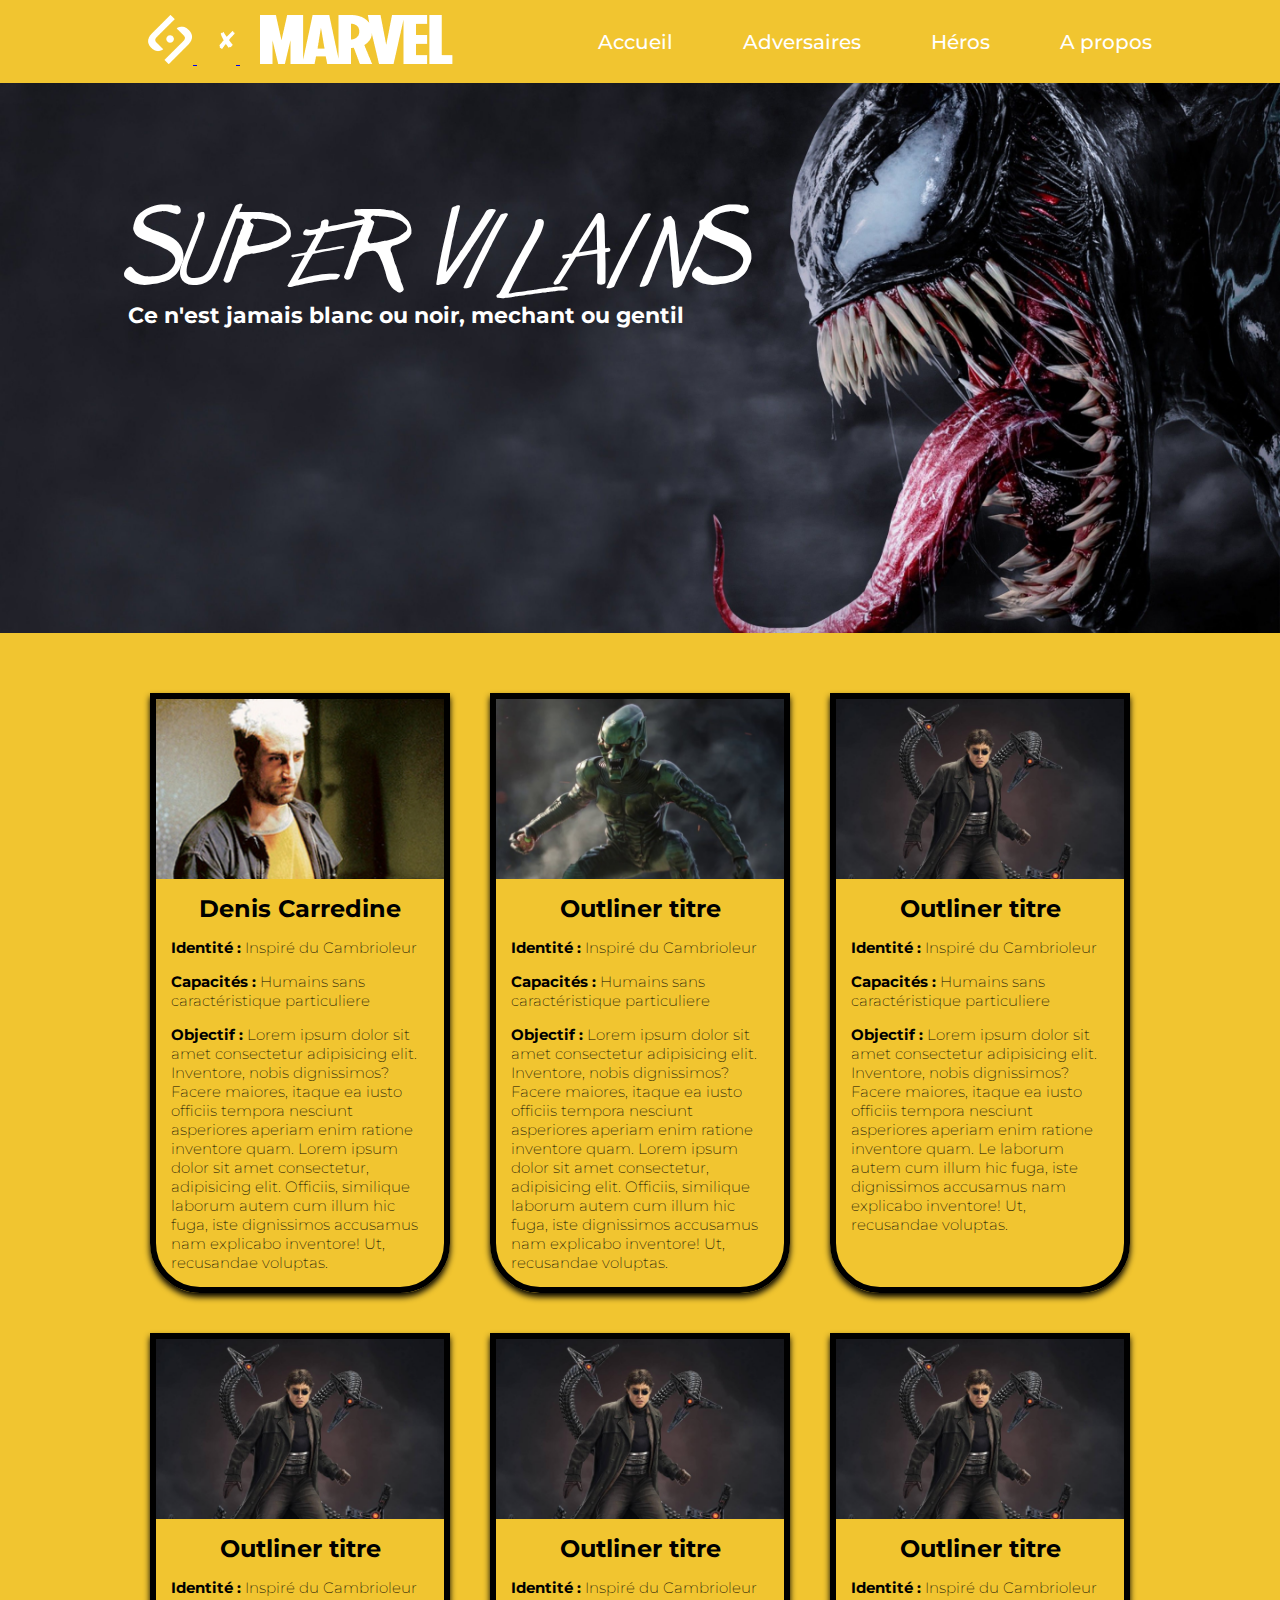
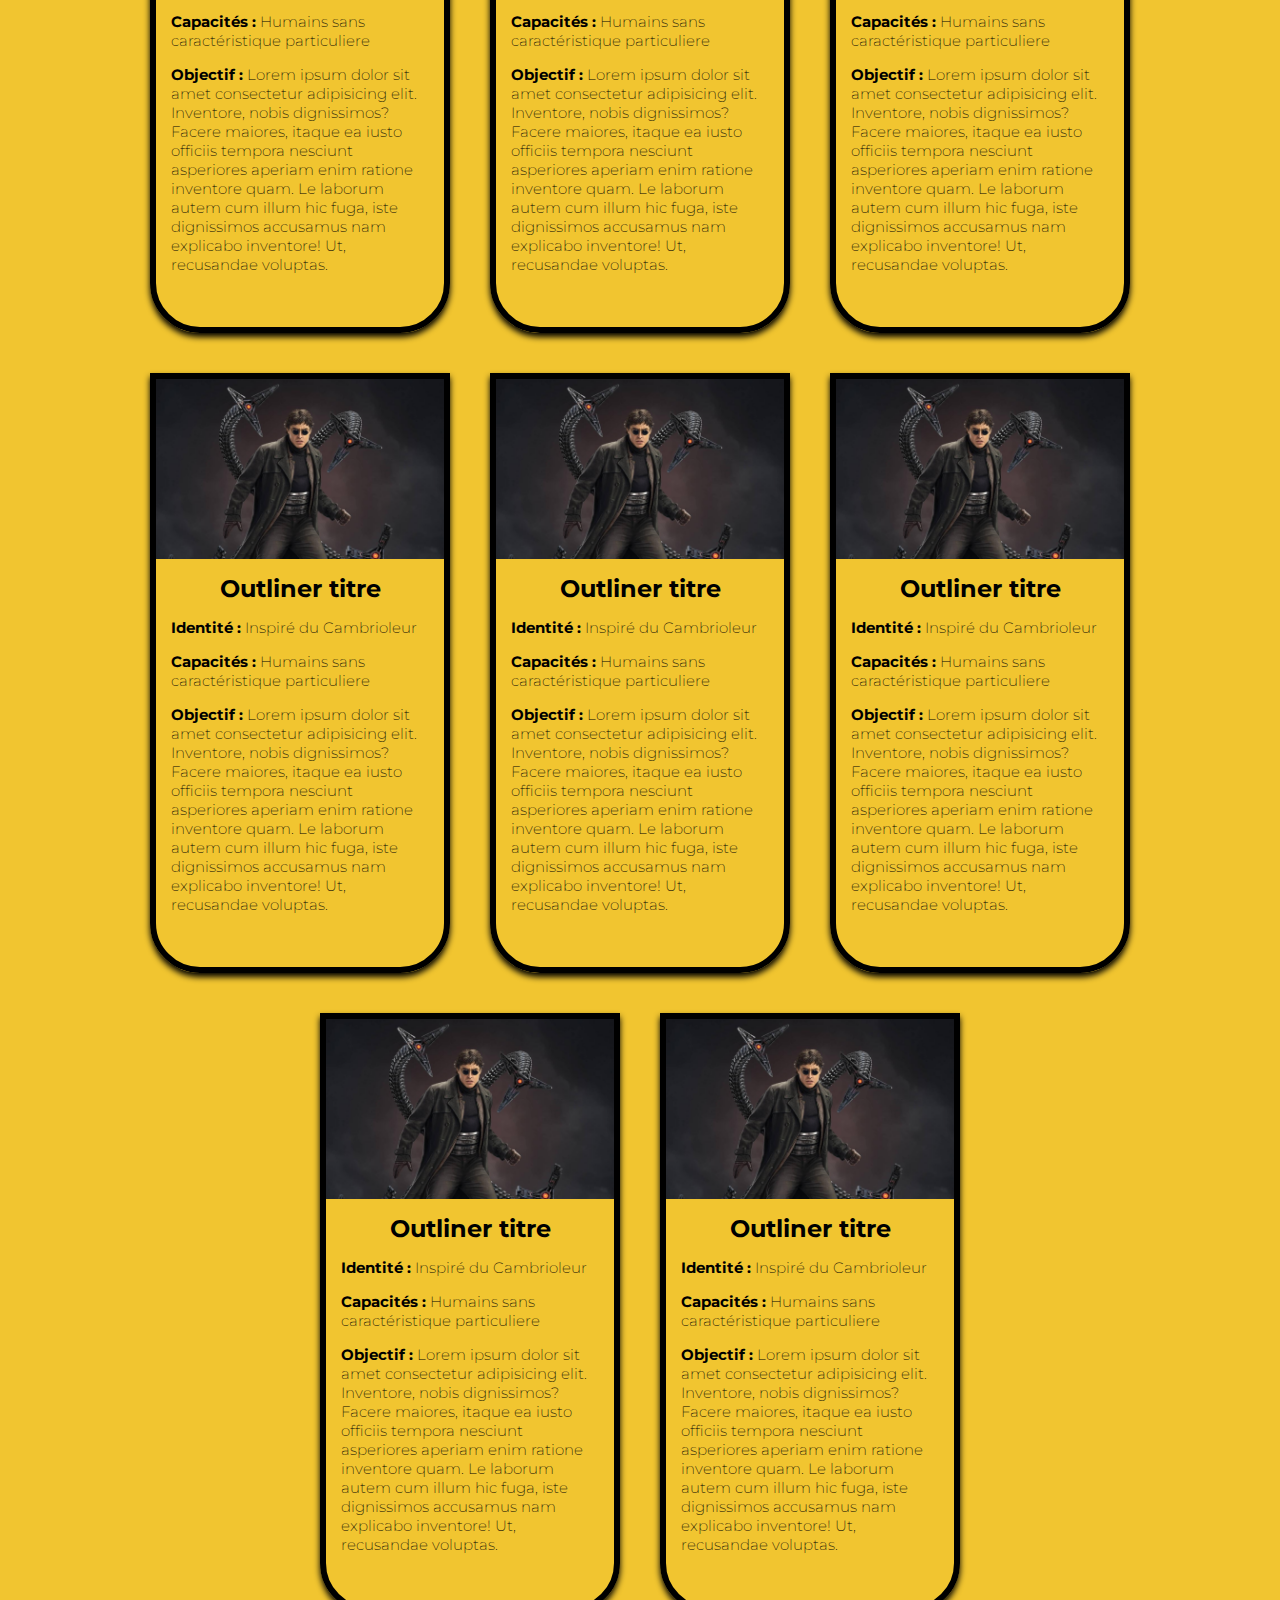
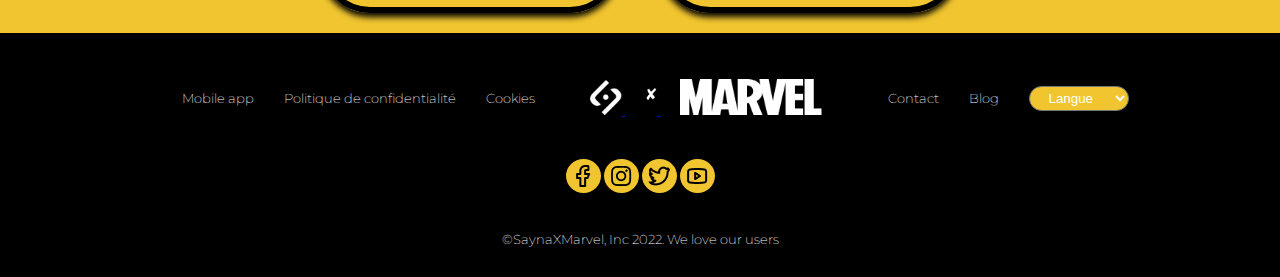
==== adversaires.html @ 42067f9f "Commit N°1" ====
<!DOCTYPE html>
<html lang="fr">

<head>
    <meta charset="UTF-8">
    <meta http-equiv="X-UA-Compatible" content="IE=edge">
    <meta name="viewport" content="width=device-width, initial-scale=1.0">
    <link rel="stylesheet" href="./assets/css/adversaires.css">
    <link rel="stylesheet" href="https://cdnjs.cloudflare.com/ajax/libs/font-awesome/6.1.1/css/all.min.css" integrity="sha512-KfkfwYDsLkIlwQp6LFnl8zNdLGxu9YAA1QvwINks4PhcElQSvqcyVLLD9aMhXd13uQjoXtEKNosOWaZqXgel0g==" crossorigin="anonymous" referrerpolicy="no-referrer"
    />
    <title>Spiderman - Adversaire</title>
</head>

<body>
    <header id="header-top">
        <nav>
            <div class="conteneur navigbar">
                <div class="brand">
                    <a href="bonus.html">
                        <img src="./assets/logo/logo1.png" alt="">
                        <img src="./assets/logo/logo2.png" alt="">
                        <img src="./assets/logo/logo3.png" alt="">
                    </a>
                </div>
                <div class="menu">
                    <ul>
                        <li><a href="index.html">Accueil</a></li>
                        <li><a href="adversaires.html">Adversaires</a></li>
                        <li><a href="heros.html">Héros</a></li>
                        <li><a href="apropos.html">A propos</a></li>
                    </ul>
                </div>
            </div>
        </nav>
    </header>
    <main>
        <section id="hero">
            <div class="conteneur">
                <nav>
                    <div class="brand-mobile">
                        <a href="index.html">
                            <img src="./assets/logo/logo1.png" width="15%" alt="">
                            <img src="./assets/logo/logo2.png" width="10%" alt="">
                            <img src="./assets/logo/logo3.png" width="60%" alt="">
                        </a>
                        <div><i class="fa-solid fa-ellipsis fa-2x"></i></div>
                    </div>
                </nav>
            </div>
            <div class="conteneur box">
                <h1 class="titre">SUPER VILAINS</h1>
                <p class="description">Ce n'est jamais blanc ou noir, mechant ou gentil</p>
            </div>
        </section>
        <section id="card-section">
            <div class="conteneur">
                <div class="card">
                    <div class="card-hero">
                        <div class="card-image card-image-1"></div>
                        <h2 class="card-title">Denis Carredine</h2>
                        <div class="card-content">
                            <p><span>Identité :</span> Inspiré du Cambrioleur</p>
                            <p><span>Capacités :</span> Humains sans caractéristique particuliere</p>
                            <p><span>Objectif :</span> Lorem ipsum dolor sit amet consectetur adipisicing elit. Inventore, nobis dignissimos? Facere maiores, itaque ea iusto officiis tempora nesciunt asperiores aperiam enim ratione inventore quam. Lorem
                                ipsum dolor sit amet consectetur, adipisicing elit. Officiis, similique laborum autem cum illum hic fuga, iste dignissimos accusamus nam explicabo inventore! Ut, recusandae voluptas.</p>
                        </div>
                    </div>
                    <div class="card-hero">
                        <div class="card-image card-image-2"></div>
                        <h2 class="card-title">Outliner titre</h2>
                        <div class="card-content">
                            <p><span>Identité :</span> Inspiré du Cambrioleur</p>
                            <p><span>Capacités :</span> Humains sans caractéristique particuliere</p>
                            <p><span>Objectif :</span> Lorem ipsum dolor sit amet consectetur adipisicing elit. Inventore, nobis dignissimos? Facere maiores, itaque ea iusto officiis tempora nesciunt asperiores aperiam enim ratione inventore quam. Lorem
                                ipsum dolor sit amet consectetur, adipisicing elit. Officiis, similique laborum autem cum illum hic fuga, iste dignissimos accusamus nam explicabo inventore! Ut, recusandae voluptas.</p>
                        </div>
                    </div>
                    <div class="card-hero">
                        <div class="card-image card-image-3"></div>
                        <h2 class="card-title">Outliner titre</h2>
                        <div class="card-content">
                            <p><span>Identité :</span> Inspiré du Cambrioleur</p>
                            <p><span>Capacités :</span> Humains sans caractéristique particuliere</p>
                            <p><span>Objectif :</span> Lorem ipsum dolor sit amet consectetur adipisicing elit. Inventore, nobis dignissimos? Facere maiores, itaque ea iusto officiis tempora nesciunt asperiores aperiam enim ratione inventore quam. Le laborum
                                autem cum illum hic fuga, iste dignissimos accusamus nam explicabo inventore! Ut, recusandae voluptas.</p>
                        </div>
                    </div>
                    <div class="card-hero">
                        <div class="card-image card-image-3"></div>
                        <h2 class="card-title">Outliner titre</h2>
                        <div class="card-content">
                            <p><span>Identité :</span> Inspiré du Cambrioleur</p>
                            <p><span>Capacités :</span> Humains sans caractéristique particuliere</p>
                            <p><span>Objectif :</span> Lorem ipsum dolor sit amet consectetur adipisicing elit. Inventore, nobis dignissimos? Facere maiores, itaque ea iusto officiis tempora nesciunt asperiores aperiam enim ratione inventore quam. Le laborum
                                autem cum illum hic fuga, iste dignissimos accusamus nam explicabo inventore! Ut, recusandae voluptas.</p>
                        </div>
                    </div>
                    <div class="card-hero">
                        <div class="card-image card-image-3"></div>
                        <h2 class="card-title">Outliner titre</h2>
                        <div class="card-content">
                            <p><span>Identité :</span> Inspiré du Cambrioleur</p>
                            <p><span>Capacités :</span> Humains sans caractéristique particuliere</p>
                            <p><span>Objectif :</span> Lorem ipsum dolor sit amet consectetur adipisicing elit. Inventore, nobis dignissimos? Facere maiores, itaque ea iusto officiis tempora nesciunt asperiores aperiam enim ratione inventore quam. Le laborum
                                autem cum illum hic fuga, iste dignissimos accusamus nam explicabo inventore! Ut, recusandae voluptas.</p>
                        </div>
                    </div>
                    <div class="card-hero">
                        <div class="card-image card-image-3"></div>
                        <h2 class="card-title">Outliner titre</h2>
                        <div class="card-content">
                            <p><span>Identité :</span> Inspiré du Cambrioleur</p>
                            <p><span>Capacités :</span> Humains sans caractéristique particuliere</p>
                            <p><span>Objectif :</span> Lorem ipsum dolor sit amet consectetur adipisicing elit. Inventore, nobis dignissimos? Facere maiores, itaque ea iusto officiis tempora nesciunt asperiores aperiam enim ratione inventore quam. Le laborum
                                autem cum illum hic fuga, iste dignissimos accusamus nam explicabo inventore! Ut, recusandae voluptas.</p>
                        </div>
                    </div>
                    <div class="card-hero">
                        <div class="card-image card-image-3"></div>
                        <h2 class="card-title">Outliner titre</h2>
                        <div class="card-content">
                            <p><span>Identité :</span> Inspiré du Cambrioleur</p>
                            <p><span>Capacités :</span> Humains sans caractéristique particuliere</p>
                            <p><span>Objectif :</span> Lorem ipsum dolor sit amet consectetur adipisicing elit. Inventore, nobis dignissimos? Facere maiores, itaque ea iusto officiis tempora nesciunt asperiores aperiam enim ratione inventore quam. Le laborum
                                autem cum illum hic fuga, iste dignissimos accusamus nam explicabo inventore! Ut, recusandae voluptas.</p>
                        </div>
                    </div>
                    <div class="card-hero">
                        <div class="card-image card-image-3"></div>
                        <h2 class="card-title">Outliner titre</h2>
                        <div class="card-content">
                            <p><span>Identité :</span> Inspiré du Cambrioleur</p>
                            <p><span>Capacités :</span> Humains sans caractéristique particuliere</p>
                            <p><span>Objectif :</span> Lorem ipsum dolor sit amet consectetur adipisicing elit. Inventore, nobis dignissimos? Facere maiores, itaque ea iusto officiis tempora nesciunt asperiores aperiam enim ratione inventore quam. Le laborum
                                autem cum illum hic fuga, iste dignissimos accusamus nam explicabo inventore! Ut, recusandae voluptas.</p>
                        </div>
                    </div>
                    <div class="card-hero">
                        <div class="card-image card-image-3"></div>
                        <h2 class="card-title">Outliner titre</h2>
                        <div class="card-content">
                            <p><span>Identité :</span> Inspiré du Cambrioleur</p>
                            <p><span>Capacités :</span> Humains sans caractéristique particuliere</p>
                            <p><span>Objectif :</span> Lorem ipsum dolor sit amet consectetur adipisicing elit. Inventore, nobis dignissimos? Facere maiores, itaque ea iusto officiis tempora nesciunt asperiores aperiam enim ratione inventore quam. Le laborum
                                autem cum illum hic fuga, iste dignissimos accusamus nam explicabo inventore! Ut, recusandae voluptas.</p>
                        </div>
                    </div>
                    <div class="card-hero">
                        <div class="card-image card-image-3"></div>
                        <h2 class="card-title">Outliner titre</h2>
                        <div class="card-content">
                            <p><span>Identité :</span> Inspiré du Cambrioleur</p>
                            <p><span>Capacités :</span> Humains sans caractéristique particuliere</p>
                            <p><span>Objectif :</span> Lorem ipsum dolor sit amet consectetur adipisicing elit. Inventore, nobis dignissimos? Facere maiores, itaque ea iusto officiis tempora nesciunt asperiores aperiam enim ratione inventore quam. Le laborum
                                autem cum illum hic fuga, iste dignissimos accusamus nam explicabo inventore! Ut, recusandae voluptas.</p>
                        </div>
                    </div>
                    <div class="card-hero">
                        <div class="card-image card-image-3"></div>
                        <h2 class="card-title">Outliner titre</h2>
                        <div class="card-content">
                            <p><span>Identité :</span> Inspiré du Cambrioleur</p>
                            <p><span>Capacités :</span> Humains sans caractéristique particuliere</p>
                            <p><span>Objectif :</span> Lorem ipsum dolor sit amet consectetur adipisicing elit. Inventore, nobis dignissimos? Facere maiores, itaque ea iusto officiis tempora nesciunt asperiores aperiam enim ratione inventore quam. Le laborum
                                autem cum illum hic fuga, iste dignissimos accusamus nam explicabo inventore! Ut, recusandae voluptas.</p>
                        </div>
                    </div>
                </div>
            </div>
        </section>
    </main>

    <footer>
        <div class="conteneur footer">
            <div class="navigation-footer">
                <ul class="list1">
                    <li><a href="#">Mobile app</a></li>
                    <li><a href="#">Politique de confidentialité</a></li>
                    <li><a href="#">Cookies</a></li>
                </ul>
                <div class="brand">
                    <a href="#">
                        <img src="./assets/logo/logo1.png" width="16%" alt="">
                        <img src="./assets/logo/logo2.png" width="10%" alt="">
                        <img src="./assets/logo/logo3.png" width="50%" alt="">
                    </a>
                </div>
                <ul class="list2">
                    <li><a href="#">Contact</a></li>
                    <li><a href="#">Blog</a></li>
                    <li><select class="formselect">
                        <option selected="">Langue</option>
                        <option>Francais</option>
                        <option>Anglais</option>
                        <option>Espagnol</option>
                        <option>Creole</option>
                        </select></li>
                </ul>
            </div>
            <div class="media">
                <img src="./assets/logo/logof.png" alt="">
                <img src="./assets/logo/logoi.png" alt="">
                <img src="./assets/logo/logot.png" alt="">
                <img src="./assets/logo/logoy.png" alt="">
            </div>
            <div class="copyright">
                <p>&copy;SaynaXMarvel, Inc 2022. We love our users</p>
            </div>
        </div>
    </footer>
</body>

</html>
---- assets/css/adversaires.css ----
@import url('https://fonts.googleapis.com/css2?family=Montserrat:wght@100;200;300;500;700;800;900&display=swap');
@font-face {
    font-family: 'far_from_homecomingregular';
    src: url(../police/Far-From-Homecoming-Updated.otf) format('OpenType');
}

* {
    margin: 0;
    padding: 0;
    box-sizing: border-box;
}

body {
    font-family: Montserrat, sans-serif;
    font-weight: 200;
}

.conteneur {
    width: 80%;
    margin: 0 auto;
}

ul {
    margin: 0;
    padding: 0;
    list-style-type: none;
}

:root {
    --primary-ad-color: #f1c530;
    --black-ad-color: #000000;
    --white-ad-color: #ffffff;
}

.brand-mobile {
    display: none;
}


/* Design Navigation */

#header-top nav {
    background-color: var(--primary-ad-color);
    padding: 15px 0;
}

#header-top nav .navigbar {
    display: flex;
    justify-content: space-between;
    align-items: center;
}

#header-top nav .brand img,
footer .brand img {
    padding-left: 20px;
}

#header-top nav .brand img:nth-child(2),
footer .brand img:nth-child(2) {
    padding-bottom: 15px;
}

#header-top nav .menu ul {
    display: flex;
    justify-content: space-between;
    align-items: center;
}

#header-top nav .menu ul li {
    margin-left: 70px;
    font-size: 20px;
}

#header-top nav .menu ul li a {
    text-decoration: none;
    font-weight: 500;
    color: var(--white-ad-color);
}


/* La partie Hero Design */

#hero {
    background-image: url("../img/img7.png");
    height: 550px;
    background-repeat: no-repeat;
    background-position: center right;
    background-size: cover;
}

#hero div {
    color: var(--white-ad-color);
}

#hero .titre {
    font-family: 'far_from_homecomingregular';
    font-size: 5em;
    font-weight: 100;
}

#hero .description {
    font-weight: bold;
    font-size: 1.4em;
}

#hero .box {
    position: relative;
    top: 25%;
}


/* La section des cartes Design */

#card-section {
    background-color: var(--primary-ad-color);
    padding-top: 40px;
}

#card-section .card {
    display: flex;
    justify-content: center;
    flex-wrap: wrap;
}

#card-section .card-hero {
    border: 6px solid var(--black-ad-color);
    border-bottom-left-radius: 50px;
    border-bottom-right-radius: 50px;
    width: 300px;
    height: 600px;
    margin: 20px;
    overflow: hidden;
    box-shadow: 0px 4px 6px var(--black-ad-color);
}

#card-section .card-hero .card-image {
    background-color: var(--white-ad-color);
    height: 180px;
    margin-bottom: 15px;
    background-size: cover;
    background-position: center;
}

#card-section .card-hero:hover {
    transform: scale(1.05);
    cursor: pointer;
    transition: all 0.5s ease-in-out;
    color: var(--white-ad-color);
    background-color: var(--black-ad-color);
}


/* Ajout des images par carte */

#card-section .card-hero .card-image-1 {
    background-image: url(../img/img8.png);
}

#card-section .card-hero .card-image-2 {
    background-image: url(../img/img9.png);
}

#card-section .card-hero .card-image-3 {
    background-image: url(../img/img10.png);
}


/* Design carte contenu */

#card-section .card-hero .card-title {
    text-align: center;
    font-weight: bold;
}

#card-section .card-hero .card-content {
    padding: 15px;
    font-size: 15px;
}

#card-section .card-hero .card-content p {
    margin-bottom: 10px;
    padding-bottom: 5px;
}

#card-section .card-hero .card-content span {
    font-weight: bold;
}


/* Design Footer  */

footer {
    background-color: var(--black-ad-color);
    padding: 20px 0;
}

.footer {
    color: var(--white-ad-color);
    text-align: center;
    font-size: 13px;
}

.navigation-footer {
    display: flex;
    justify-content: center;
    align-items: center;
    padding: 2em 0;
}

.navigation-footer .list1,
.navigation-footer .list2 {
    display: flex;
    justify-content: center;
    align-items: center;
}

.navigation-footer li {
    padding-left: 30px;
}

.navigation-footer li a {
    color: var(--white-ad-color);
    text-decoration: none;
}

.navigation-footer .list2 .formselect {
    background-color: var(--primary-ad-color);
    border-radius: 50px;
    width: 100px;
    color: var(--white-ad-color);
    padding: 3px 15px;
}

footer .media {
    padding: 15px;
    margin-bottom: 10px;
}

footer .media img {
    background-color: var(--primary-ad-color);
    color: var(--white-ad-color);
    padding: 5px;
    border-radius: 50%;
}

footer .copyright {
    padding: 10px;
}


/* Mobile */

@media screen and (max-width: 768px) {
    nav .menu {
        display: none;
    }
    #hero .titre {
        font-family: 'far_from_homecomingregular';
        font-size: 5em;
        font-weight: 100;
    }
    #hero .description {
        font-weight: bold;
        font-size: 1em;
    }
}

@media screen and (max-width: 600px) {
    .conteneur {
        width: 90%;
        margin: 0 auto;
    }
    #header-top {
        display: none;
    }
    .brand-mobile {
        display: flex;
        justify-content: space-between;
        align-items: center;
        padding-top: 20%;
    }
    #hero .titre {
        font-family: 'far_from_homecomingregular';
        font-size: 2em;
        font-weight: 100;
    }
    #hero .description {
        font-weight: bold;
        font-size: 0.7em;
    }
    /* Footer mobile*/
    .navigation-footer {
        display: block;
    }
    .navigation-footer .list1,
    .navigation-footer .list2 {
        display: block;
        padding-bottom: 10px;
    }
    .navigation-footer .list1 {
        margin-bottom: 20px;
    }
    .navigation-footer .list2 {
        margin-top: 20px;
    }
    .navigation-footer .list1 li,
    .navigation-footer .list2 li {
        padding-bottom: 10px;
    }
    footer .copyright {
        font-size: 10px;
    }
}
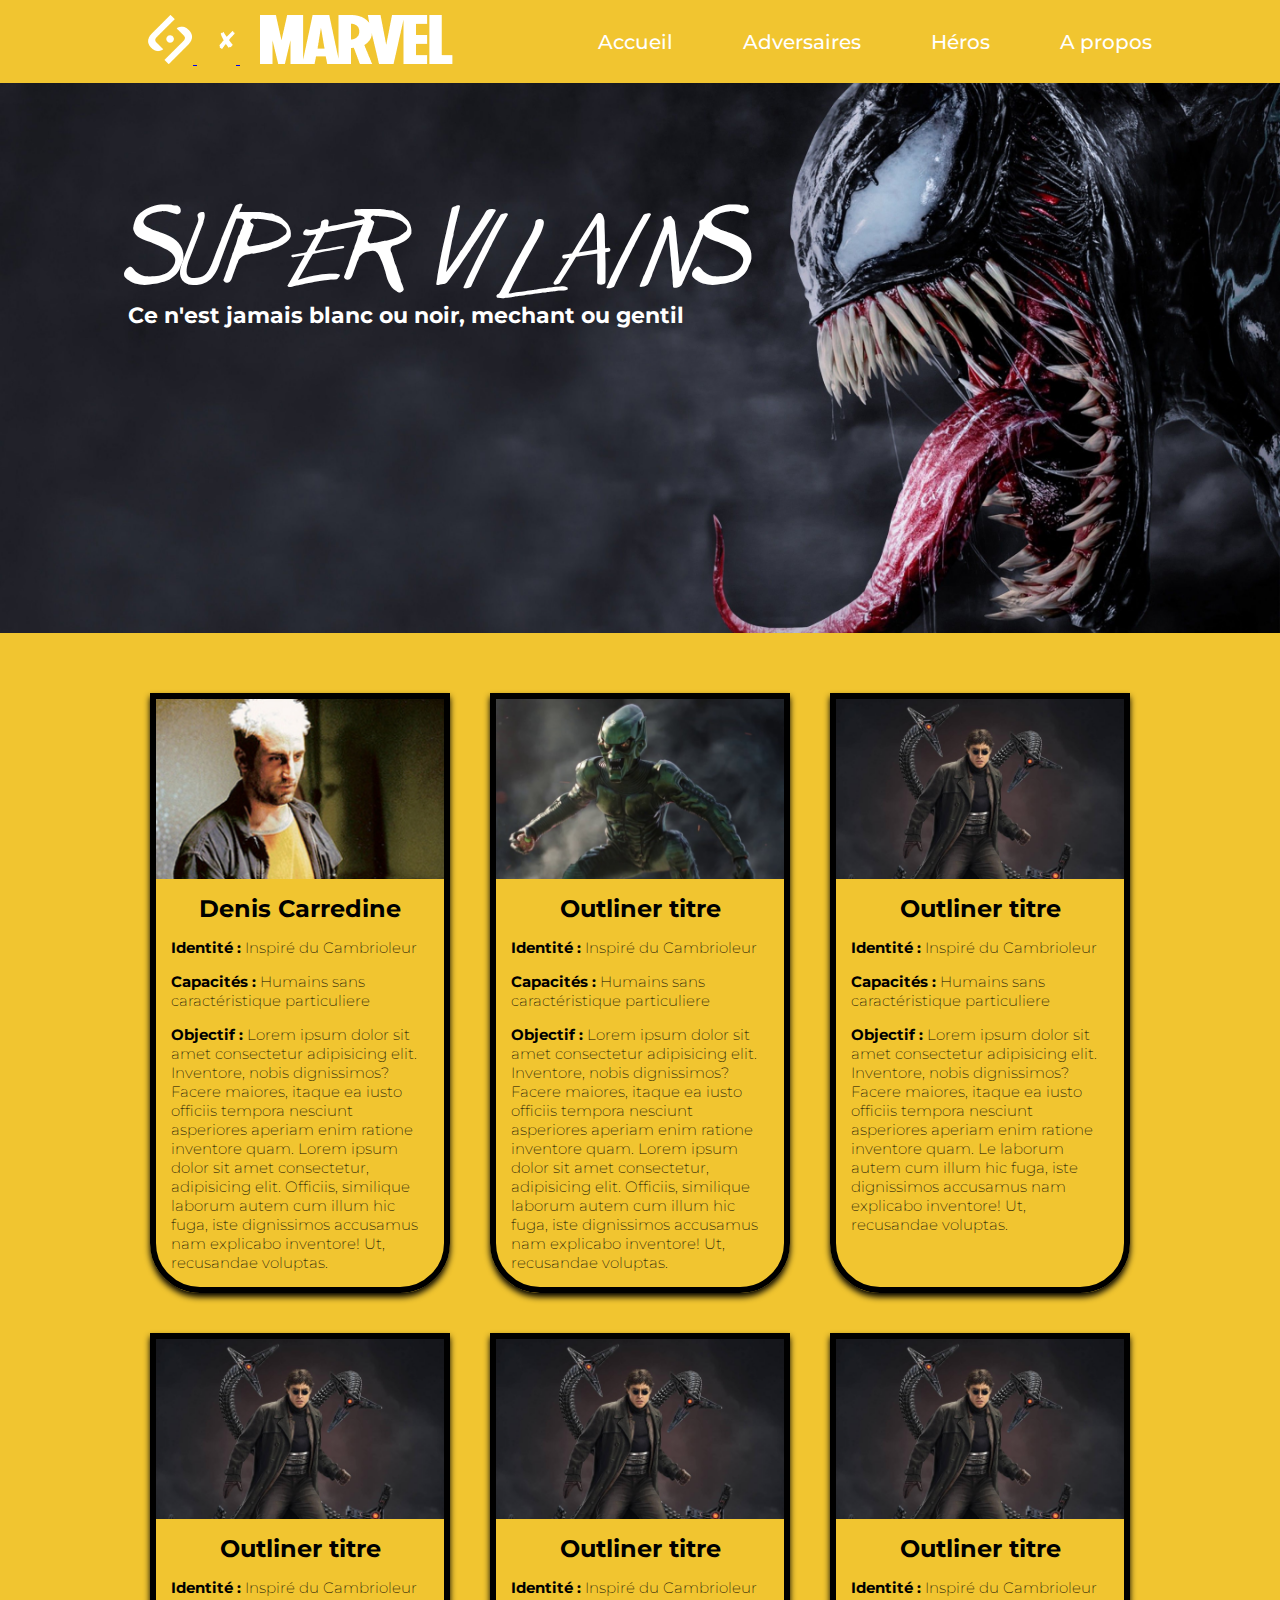
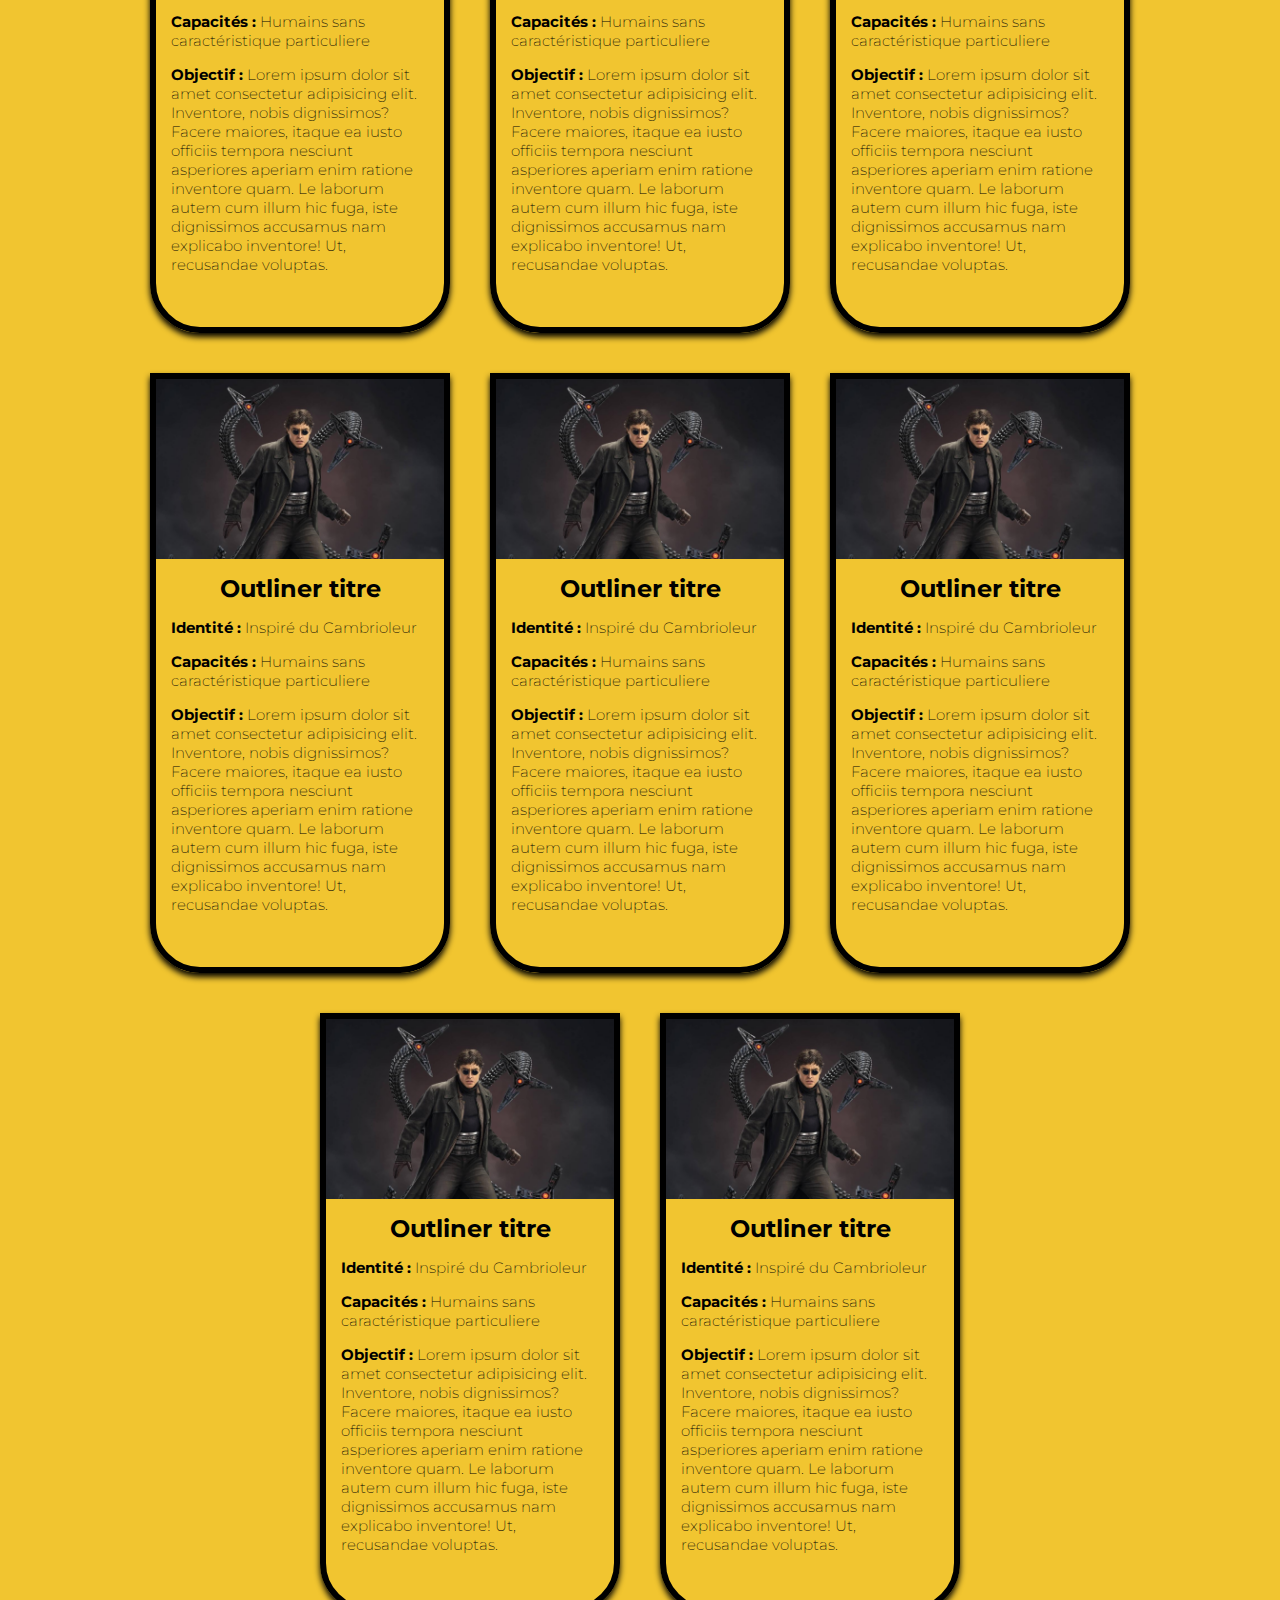
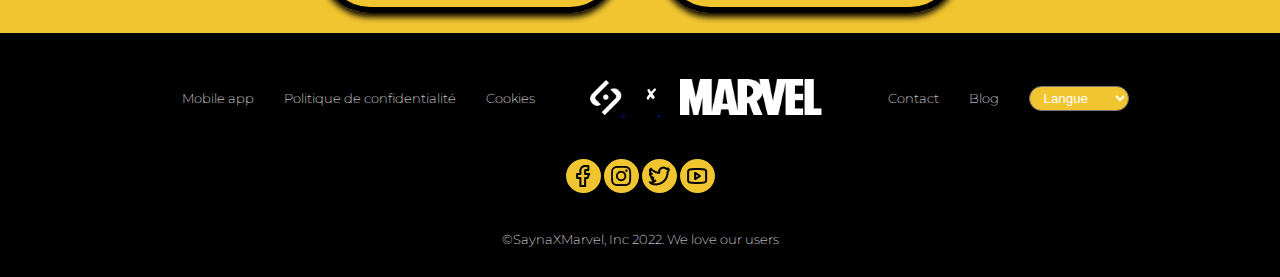
==== commit 8ad4d9ce: "Commit N°7 - effet hover boutons : inversion couleur fond/texte; surbrillance boutons; texte épais" ====
--- a/adversaires.html
+++ b/adversaires.html
@@ -188,7 +188,7 @@
                 <ul class="list2">
                     <li><a href="#">Contact</a></li>
                     <li><a href="#">Blog</a></li>
-                    <li><select class="formselect">
+                    <li><select class="formselect btn5">
                         <option selected="">Langue</option>
                         <option>Francais</option>
                         <option>Anglais</option>
@@ -208,6 +208,10 @@
             </div>
         </div>
     </footer>
+    <script src="./assets/js/jquery-3.6.0.min.js"></script>
+    <script src="./assets/js/adversaires.js"></script>
+    <script src="./assets/js/index.js"></script>
+    <script src="https://cdn.jsdelivr.net/npm/bootstrap@5.1.3/dist/js/bootstrap.bundle.min.js" integrity="sha384-ka7Sk0Gln4gmtz2MlQnikT1wXgYsOg+OMhuP+IlRH9sENBO0LRn5q+8nbTov4+1p" crossorigin="anonymous"></script>
 </body>
 
 </html>--- a/assets/css/adversaires.css
+++ b/assets/css/adversaires.css
@@ -228,7 +228,7 @@
     border-radius: 50px;
     width: 100px;
     color: var(--white-ad-color);
-    padding: 3px 15px;
+    padding: 3px 10px;
 }
 
 footer .media {
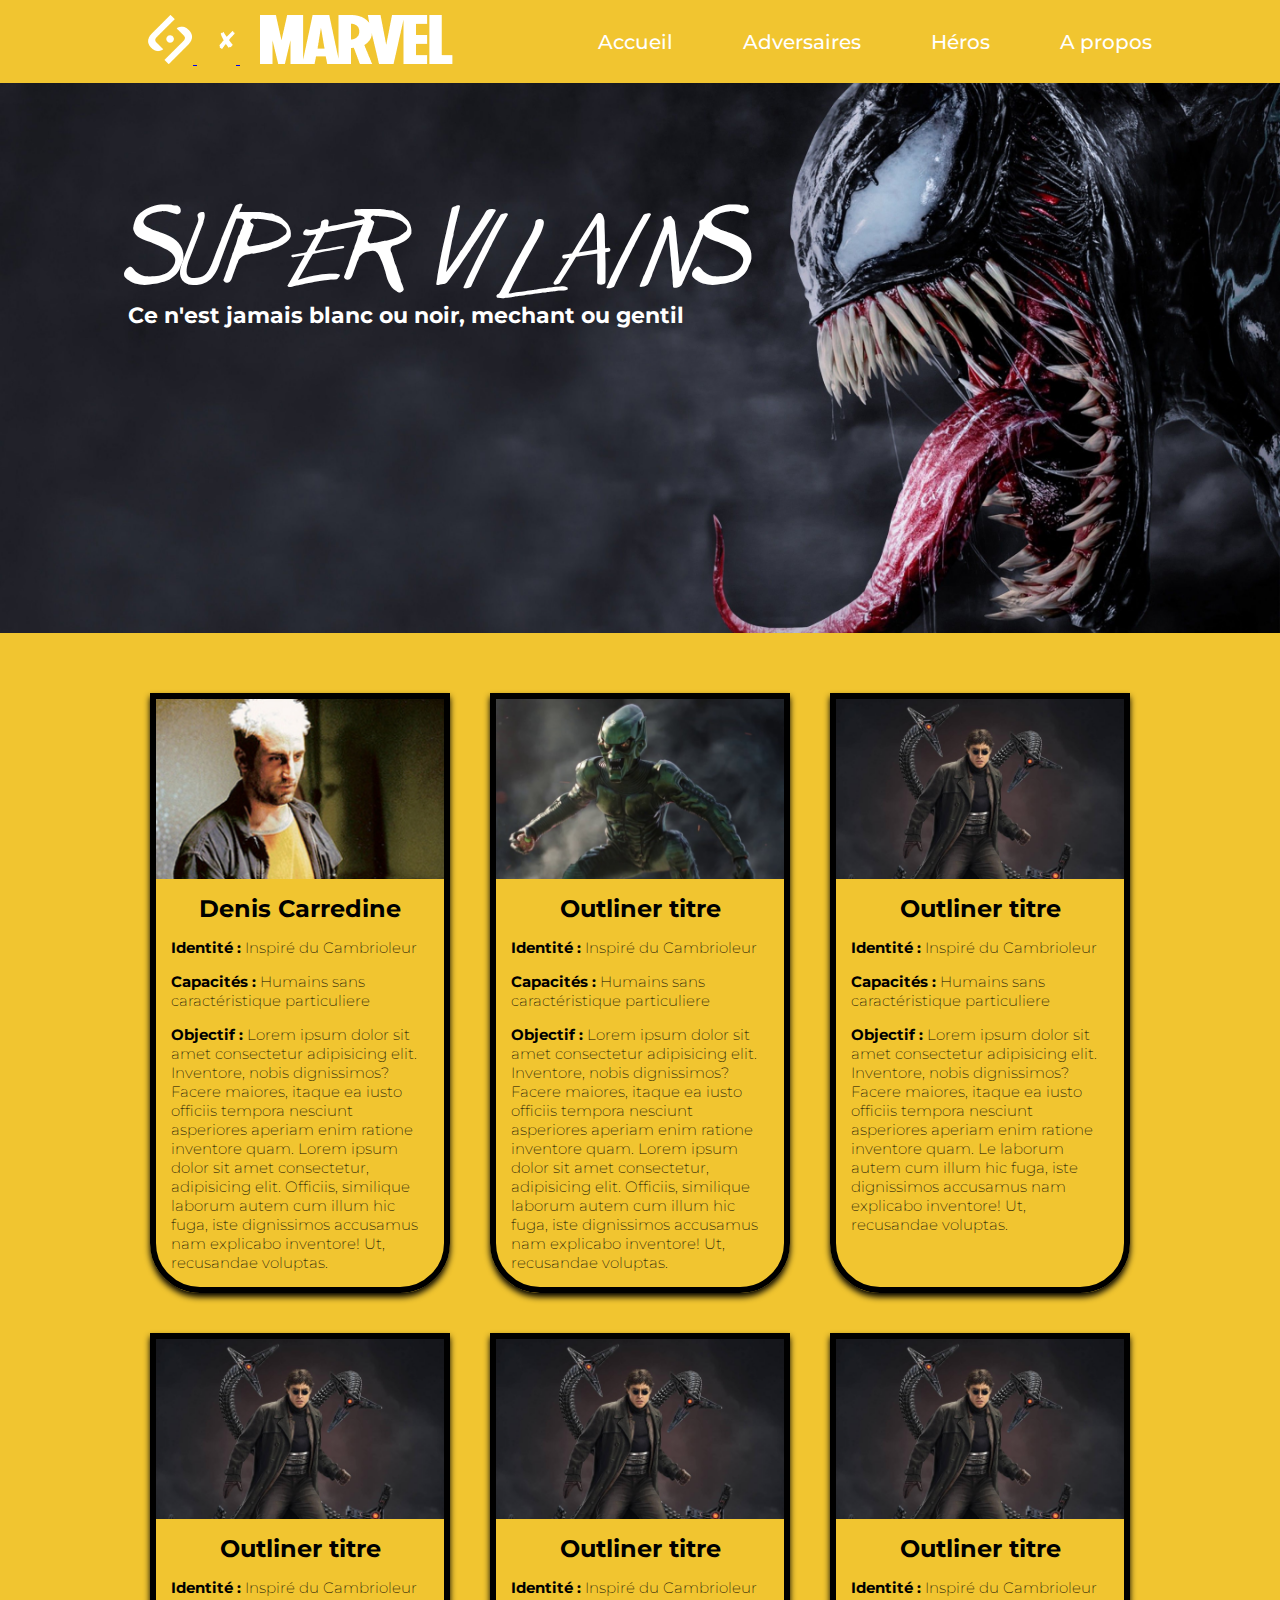
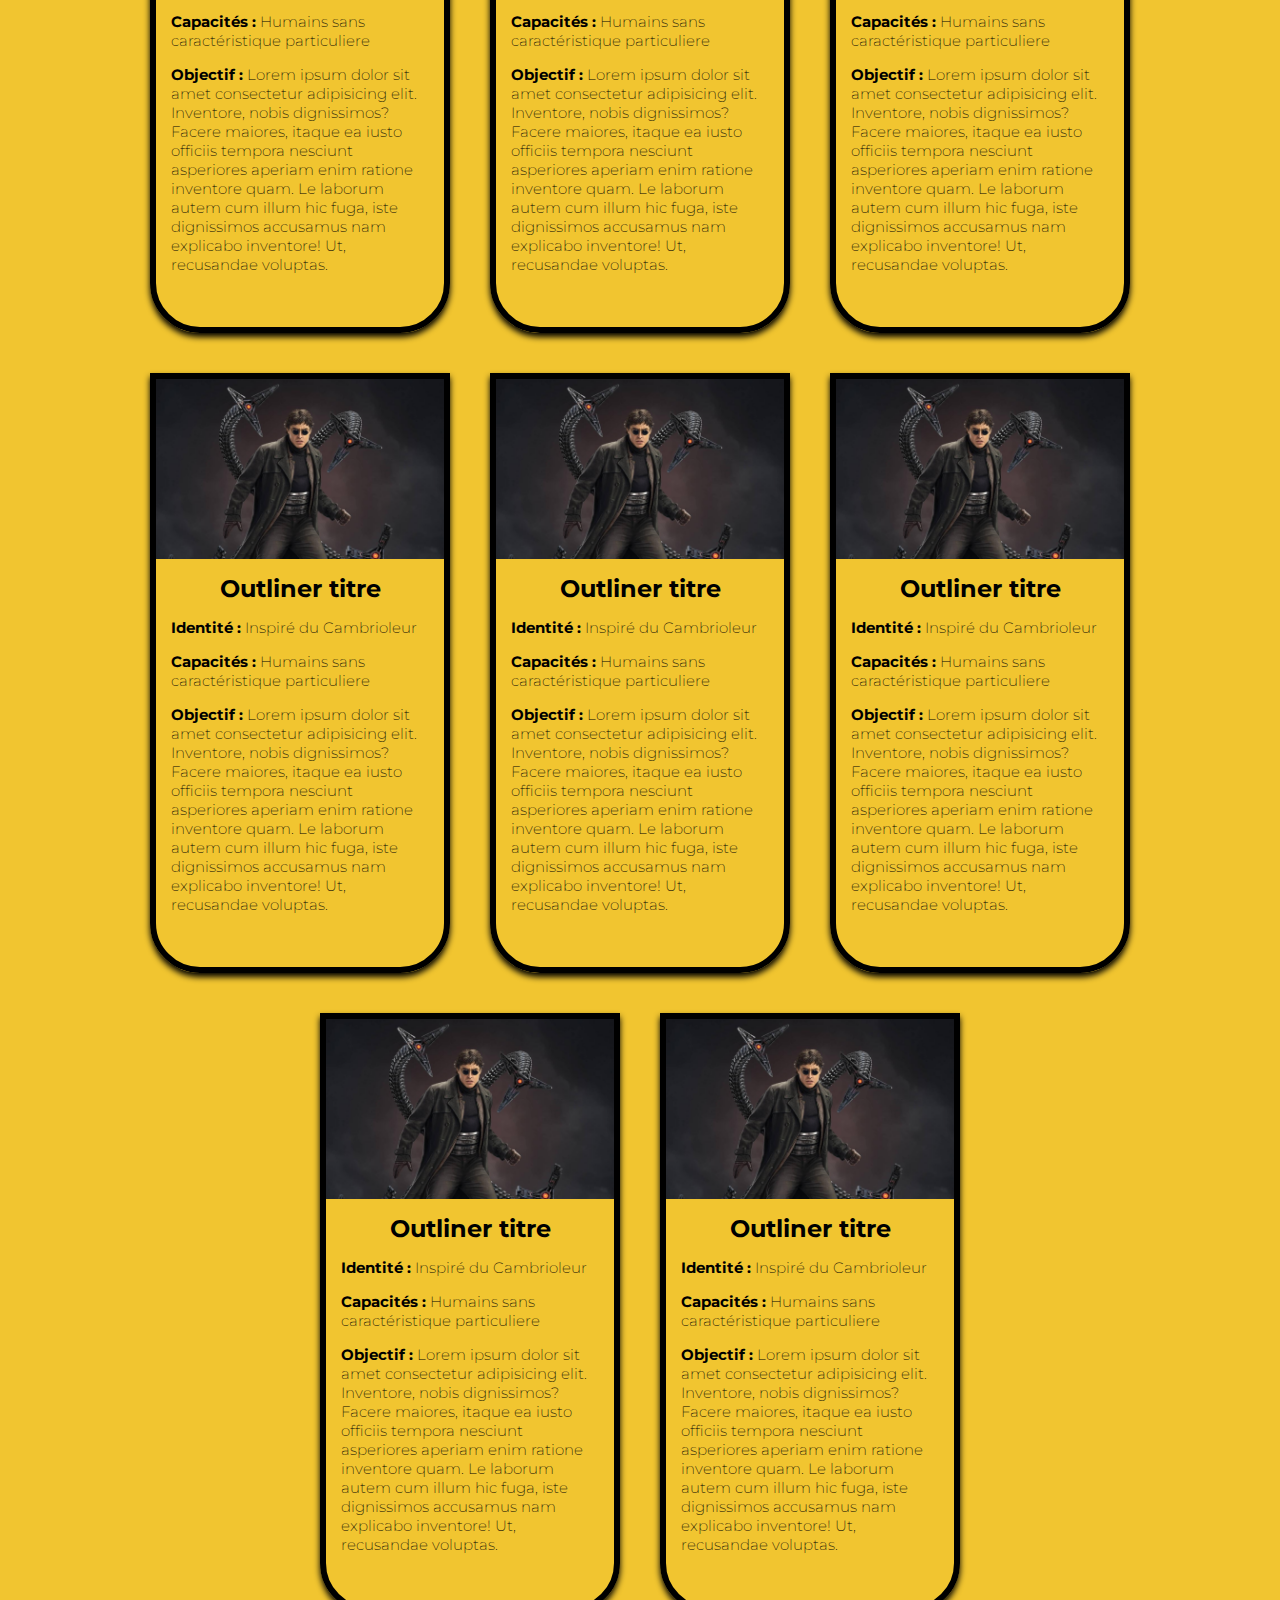
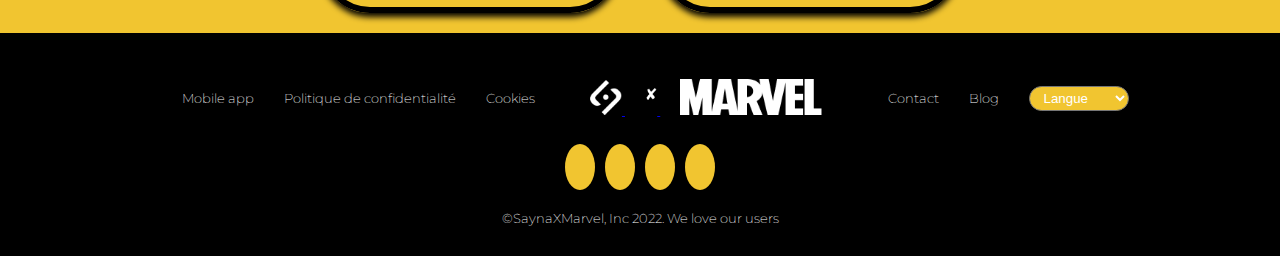
==== commit 8b0d641b: "Commit N°8 - effet “hover” sur les icônes des réseaux sociaux lorsque la souris survole l’élément : " ====
--- a/adversaires.html
+++ b/adversaires.html
@@ -5,9 +5,10 @@
     <meta charset="UTF-8">
     <meta http-equiv="X-UA-Compatible" content="IE=edge">
     <meta name="viewport" content="width=device-width, initial-scale=1.0">
-    <link rel="stylesheet" href="./assets/css/adversaires.css">
+
     <link rel="stylesheet" href="https://cdnjs.cloudflare.com/ajax/libs/font-awesome/6.1.1/css/all.min.css" integrity="sha512-KfkfwYDsLkIlwQp6LFnl8zNdLGxu9YAA1QvwINks4PhcElQSvqcyVLLD9aMhXd13uQjoXtEKNosOWaZqXgel0g==" crossorigin="anonymous" referrerpolicy="no-referrer"
     />
+    <link rel="stylesheet" href="./assets/css/adversaires.css">
     <title>Spiderman - Adversaire</title>
 </head>
 
@@ -198,20 +199,20 @@
                 </ul>
             </div>
             <div class="media">
-                <img src="./assets/logo/logof.png" alt="">
-                <img src="./assets/logo/logoi.png" alt="">
-                <img src="./assets/logo/logot.png" alt="">
-                <img src="./assets/logo/logoy.png" alt="">
-            </div>
-            <div class="copyright">
+                <i class="fa-brands fa-facebook-f fa-2x footer-icones"></i>
+                <i class="fa-brands fa-instagram fa-2x footer-icones "></i>
+                <i class="fa-brands fa-twitter fa-2x footer-icones "></i>
+                <i class="fa-brands fa-youtube fa-2x footer-icones "></i>
+            </div>
+            <div class="copyright ">
                 <p>&copy;SaynaXMarvel, Inc 2022. We love our users</p>
             </div>
         </div>
     </footer>
-    <script src="./assets/js/jquery-3.6.0.min.js"></script>
-    <script src="./assets/js/adversaires.js"></script>
-    <script src="./assets/js/index.js"></script>
-    <script src="https://cdn.jsdelivr.net/npm/bootstrap@5.1.3/dist/js/bootstrap.bundle.min.js" integrity="sha384-ka7Sk0Gln4gmtz2MlQnikT1wXgYsOg+OMhuP+IlRH9sENBO0LRn5q+8nbTov4+1p" crossorigin="anonymous"></script>
+    <script src="./assets/js/jquery-3.6.0.min.js "></script>
+    <script src="./assets/js/adversaires.js "></script>
+    <script src="./assets/js/index.js "></script>
+    <script src="https://cdn.jsdelivr.net/npm/bootstrap@5.1.3/dist/js/bootstrap.bundle.min.js " integrity="sha384-ka7Sk0Gln4gmtz2MlQnikT1wXgYsOg+OMhuP+IlRH9sENBO0LRn5q+8nbTov4+1p " crossorigin="anonymous "></script>
 </body>
 
 </html>--- a/assets/css/adversaires.css
+++ b/assets/css/adversaires.css
@@ -243,6 +243,14 @@
     border-radius: 50%;
 }
 
+.footer-icones {
+    margin: 5px;
+    padding: 15px;
+    background: var(--primary-ad-color);
+    color: var(--black-ad-color);
+    border-radius: 100%;
+}
+
 footer .copyright {
     padding: 10px;
 }
